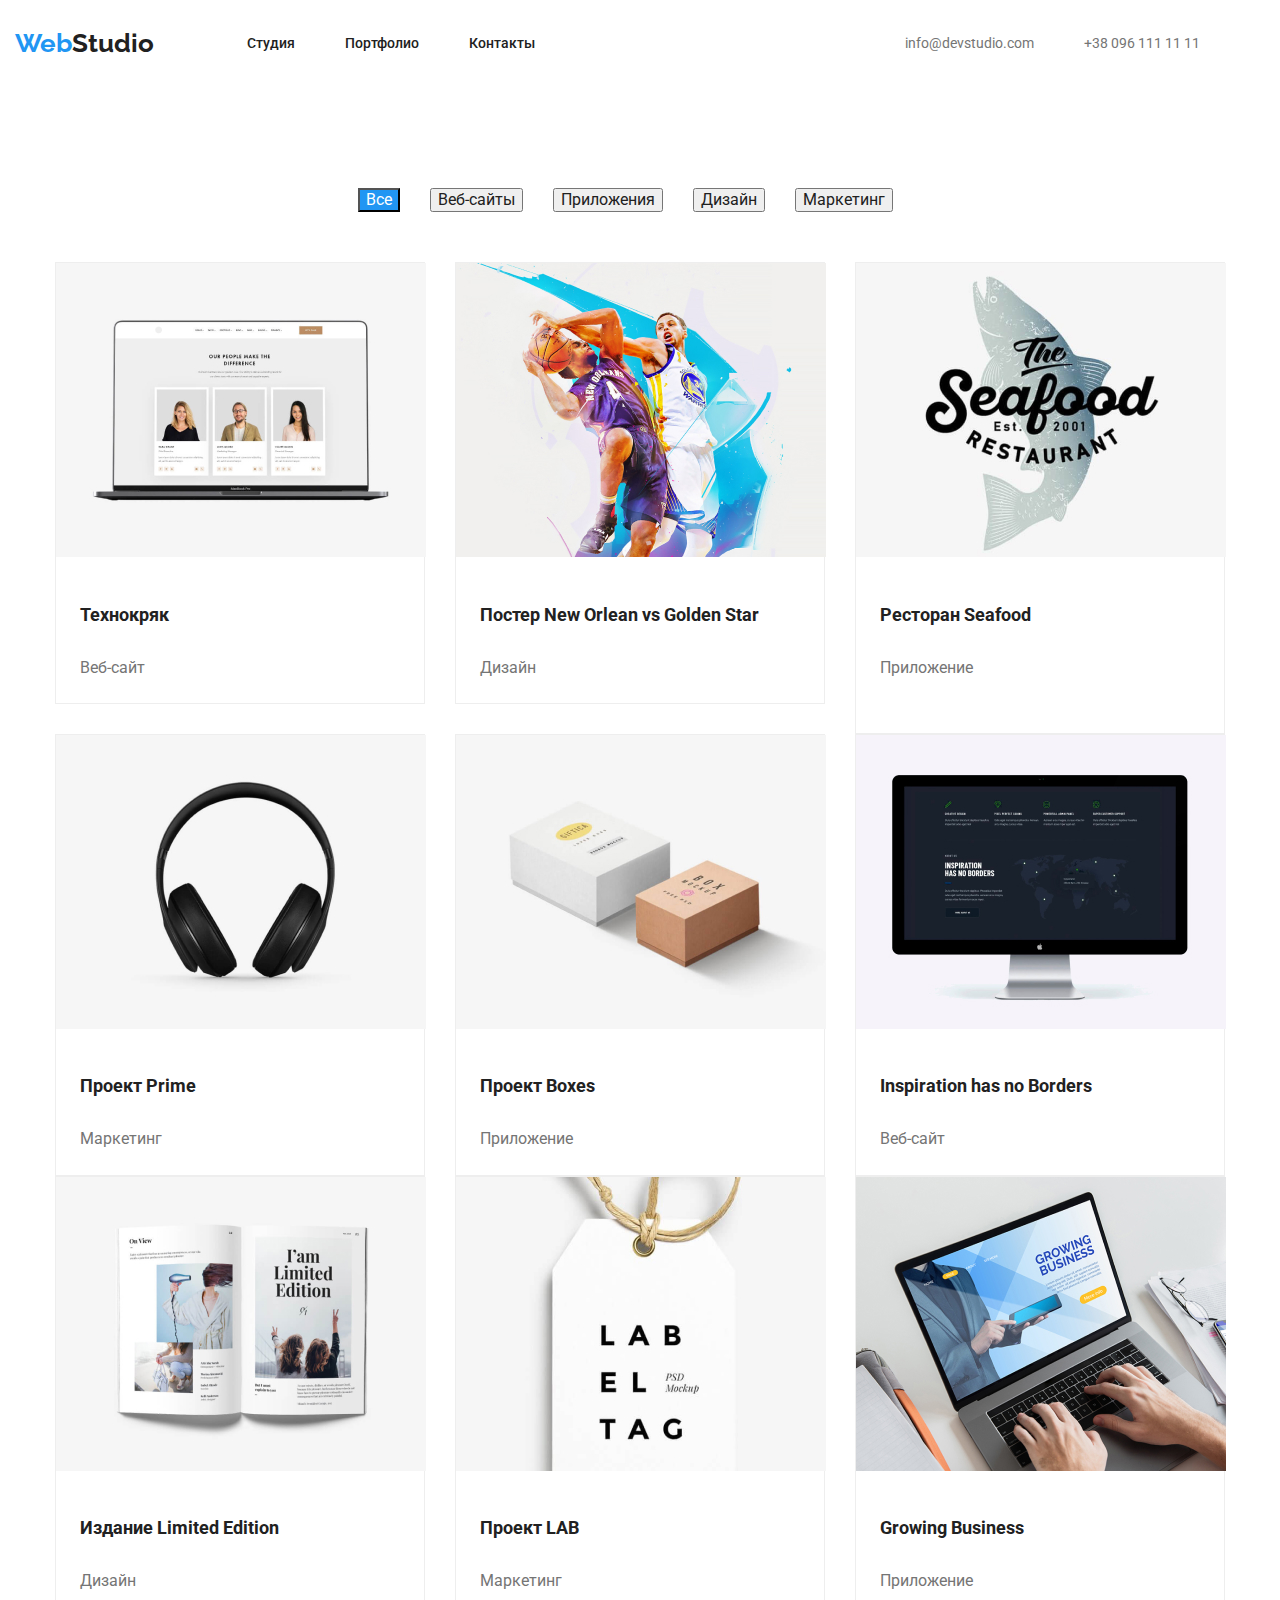
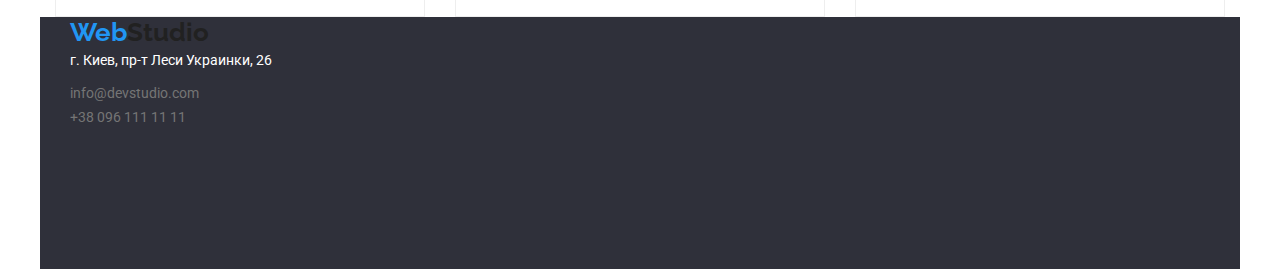
==== portfolio.html @ a7a39d5e "bakground color" ====
<!DOCTYPE html>
<html lang="ru">
<head>
    <meta charset="UTF-8">
    <meta name="viewport" content="width=device-width, initial-scale=1.0">
    <title>Document</title>
    <link rel="stylesheet" href="https://cdnjs.cloudflare.com/ajax/libs/modern-normalize/1.0.0/modern-normalize.min.css"/>
    <link rel="preconnect" href="https://fonts.gstatic.com">
    <link href="https://fonts.googleapis.com/css2?family=Raleway:wght@700&family=Roboto:wght@400;500;700;900&display=swap" rel="stylesheet">
    <link href="./css/styles.css" rel="stylesheet">
</head>
<body>
    <!-- Шапка сайта -->
     <header class="header">
        <div class="header-container">
        <nav class="site-nav">
            <a href="" class="logo"><span class="blue-logo">Web</span>Studio</a>
            <ul class="site-nav-list">
                <li><a class="link" href="index.html">Студия</a></li>
                <li><a class="link" href="portfolio.html">Портфолио</a></li>
                <li><a class="link" href="#contacts">Контакты</a></li>
            </ul>
        </nav>
        <ul class="contact-list">
            <li><a class="contact-item" href="mailto:info@devstudio.com">info@devstudio.com</a></li>
            <li><a class="contact-item" href="tel:+380961111111">+38 096 111 11 11</a></li>         
        </ul>
        </div>
    </header>
    <!-- <h1>Portfolio</h1> -->

    <main>
    <!-- Услуги -->
    <div class="container">
        <ul class="buttons-list">
            <li class="item-button"><button class="primary-button" type="button">Все</button></li>
            <li class="item-button"><button class="secondary-button" type="button">Веб-сайты</button></li>
            <li class="item-button"><button class="secondary-button" type="button">Приложения</button></li>
            <li class="item-button"><button class="secondary-button" type="button">Дизайн</button></li>
            <li class="item-button"><button class="secondary-button" type="button">Маркетинг</button></li>
        </ul>        
    </div>

    <!-- Проекты-->
    <section class="projects">
        <div class="container">
            <ul class="elements-list">
                <li class="element">
                    <a class="project-link" href="">
                    <img src="./img.portfolio/img1.jpg" alt="" width="370"/>
                    <h2 class="project-title">Технокряк</h2>
                    <p class="project-text">Веб-сайт</p>
                    </a>
                </li>
                <li class="element"> 
                    <a class="project-link" href="">
                    <img src="./img.portfolio/img2.jpg" alt="" width="370"/>
                    <h2 class="project-title">Постер New Orlean vs Golden Star</h2>
                    <p class="project-text">Дизайн</p>
                    </a>
                </li>
                <li class="element">
                    <a class="project-link" href="">
                    <img src="./img.portfolio/img3.jpg" alt="" width="370"/>
                    <h2 class="project-title">Ресторан Seafood</h2>
                    <p class="project-text">Приложение</p>
                    </a>
                </li>
                <li class="element">
                    <a class="project-link" href="">
                    <img src="./img.portfolio/img4.jpg" alt="" width="370"/>
                    <h2 class="project-title">Проект Prime</h2>
                    <p class="project-text">Маркетинг</p>
                    </a>
                </li>
                <li class="element">
                    <a class="project-link" href="">
                    <img src="./img.portfolio/img5.jpg" alt="" width="370"/>
                    <h2 class="project-title">Проект Boxes</h2>
                    <p class="project-text">Приложение</p>
                    </a>
                </li>
                <li class="element">
                    <a class="project-link" href="">
                    <img src="./img.portfolio/img6.jpg" alt="" width="370"/>
                    <h2 class="project-title">Inspiration has no Borders</h2>
                    <p class="project-text">Веб-сайт</p>
                    </a>
                </li>
                <li class="element">
                    <a class="project-link" href="">
                    <img src="./img.portfolio/img7.jpg" alt="" width="370"/>
                    <h2 class="project-title">Издание Limited Edition</h2>
                    <p class="project-text">Дизайн</p>
                    </a>
                </li>
                <li class="element">
                    <a class="project-link" href="">
                    <img src="./img.portfolio/img8.jpg" alt="" width="370"/>
                    <h2 class="project-title">Проект LAB</h2>
                    <p class="project-text">Маркетинг</p>
                    </a>
                </li>
                <li class="element">
                    <a class="project-link" href="">
                    <img src="./img.portfolio/img9.jpg" alt="" width="370"/>
                    <h2 class="project-title">Growing Business</h2>
                    <p class="project-text">Приложение</p>
                    </a>
                </li>
            </ul> 
        </div> 
    </section>
    
    </main>
    <!-- Футер -->
    <footer class="footer">
        <div class="container">       
                <div class="footer-logo">
                    <a href="" class="logo"><span class="blue-logo">Web</span>Studio</a>
                </div>
            <!-- Адресс --> 
            <div id="contacts">
                <address>
                    <div class="address-list">
                        <ul class="contact-list">
                            <div class="contacts-list">
                            <li class="address">г. Киев, пр-т Леси Украинки, 26</li>
                            <li><a class="item-contact" href="mailto:info@devstudio.com">info@devstudio.com</a></li>
                            <li><a class="item-contact" href="tel:+380961111111">+38 096 111 11 11</a></li>         
                            </div>
                        </ul>
                    </div>
            </address> 
            </div> 
        </div>  
    </footer>
    
</body>
</html>
---- css/styles.css ----
:root {
    --primary-text-color: #212121;
    --secondary-text-color:#757575;
    --accent-color: #2196F3;
    --primary-white-color:#FFFFFF;
}
  
body {
    /*margin: 0;
    padding: 0;*/
    background-color: var(--primary-white-color);
    font-family: roboto, sans-serif;
}

ul {
    list-style-type: none;
    margin: 0;
    padding: 0;
}

/* Шапка сайта */
.header {
    width: 1200px;
    min-height: 80px;
    margin-bottom: 0;
    border-bottom: 1 px solid rgba(236, 236, 236, 1);
    /*background-color: teal;*/
}

.container {
    width: 1200px;
    padding-left: 15px;
    padding-right: 15px;
    margin: auto;
    /*background-color: tomato;*/
}

.header-container {
    display: flex;
    width: 1200px;
    padding-left: 15px:
    padding-right: 15px;
    /*margin-left: auto;
    margin-right: auto;*/
    align-items: center;
}

.site-nav
/*.site-nav-list 
.site-nav >.logo
.site-nav-list .link*/  {
    display: flex;
}

.site-nav-list {
    display: flex;
}

.site-nav-list .link {
    display: flex;
    /*background-color: tomato;*/
    margin-right: 50px;
    padding-top: 32px;
    padding-bottom: 32px;
}

.site-nav-list > .link:last-child {
    margin-right: 0;
}

.contact-list {
    display: flex;
    margin-left: auto;
}

.contact-item {
    display: flex;
    /*background-color: tomato;*/
    padding-top: 32px;
    padding-bottom: 32px;
    margin-left: 50px;
}

.contact-list .contact-item + .contact-item {
    margin-left: 50px;
}

.site-nav >.logo {
    display: flex;
}

.logo {
    margin-top: 24px;
    margin-bottom: 25px;
    margin-right: 93px;
    margin-left: 15px;
    
    /*background-color: tomato;*/
    color: var(--primary-text-color);
    font-family: raleway, sans serif;
    font-style: normal;
    font-weight: bold;
    font-size: 26px;
    line-height: 1.2;
    text-decoration: none;
}

.blue-logo {
    color: var(--accent-color);
}

.logo:hover, 
.logo:focus {
    color: var(--accent-color);
}

/*  HERO  */

.hero {
    background-color: #c3c3c3;
    text-align: center;
}

.hero-title {
    padding-top: 200px;
    padding-bottom: 30px;
    padding-left: 252px;
    padding-right: 252px;
    
    font-weight: 900;
    font-size: 44px;
    line-height: 1.36;
    text-transform: uppercase;
    color: var(--primary-white-color);
}

.link-registration {
    display: inline-block;
    min-width: 200px;
    padding: 10 32px;
    margin-bottom: 200px;
    margin-left: 500px;
    margin-right: 500px;
    border-radius: 4px;
    background-color: #2196F3;

    font-weight: bold;
    font-size: 16px;
    line-height: 1.88;
    text-align: center;
    color: var(--primary-white-color);
    text-decoration: none;
}

/* ОСОБЕННОСТИ */

.feature-list {
    display: flex;
    /*flex-wrap: wrap;*/ 
    /*background-color: tomato;*/
}

.feature-list > .item {
    width: 270px;
    margin-right: 30px;
}

.feature-list .item:last-child {
    margin-right: 0;
}

.item-title {
    width: 270px;
    padding-bottom: 10px;
    font-weight: bold;
    font-size: 14px;
    line-height: 1.66;
    color: var(--primary-text-color);
}

.item-title:last-child {
    margin-right: 0;
}

.text {
    width: 270px;
    padding-bottom: 94px;
    padding-right: 30px;
    font-size: 14px;
    line-height: 1.71;
    color:; var(--secondary-text-color);
}
.text:last-child {
    margin-right: 0;
}

/* -- Чем мы занимаемся -- */

.section-title {
    padding-top: 94px;
    padding-bottom: 50;
    font-weight: bold;
    font-size: 36px;
    line-height: 1.66;
    text-align: center;
    color: var(--primary-text-color);
}

.works {
    display:flex;
    justify-content: center;
    margin-right: 30px;
    margin-left:auto
   /* background-color: tomato;*/
}

.img {
    display: block;
}

/* Наша команда */

.team-section {
    background-color: #F5F4FA;
}

.team-list{
    display: flex;
    margin-right: 30px;
    /*background-color: tomato;*/
}

.item {
    margin-right: 30px;
    justify-content: center;
}

.item:last-child {
    margin-right: 0;
}
.team-list > .item {
    background: #FFFFFF;
    box-shadow: 0px 1px 3px rgba(0, 0, 0, 0.12), 0px 1px 1px rgba(0, 0, 0, 0.14), 0px 2px 1px rgba(0, 0, 0, 0.2);
    border-radius: 0px 0px 4px 4px;
}
.item-name {
    /*margin-top: 30px;
    margin-bottom: 10px;
    /*justify-content: center;*/
    font-weight: 500;
    font-size: 16px;
    line-height: 1.9;
    color: var(--primary-text-color);
    text-align: center;
}
.job-position {
    text-align: center;
}

.job-position,
.project-text {
    font-size: 16px;
    line-height: 1.9;
    color:var(--secondary-text-color);
    text-decoration: none;
}
/* ПОРТФОЛИО */

/*portfolio-container {
    width: 1200px;
    padding-left: 15px:
    padding-right: 15px;
    margin-left: auto;
    margin-right: auto;
    /*background-color: tomato;*/


.elements-list {
    display: flex;
    flex-wrap: wrap;
}

.element {
    width: 370px;
    margin-right: 30px;
    margin-bottom: 30px;
    /*flex-basis: calc((100%-60px) / 3);
    margin-right: 30px;*/
    border: 1px solid #EEEEEE;
}

.element:nth-child(3n) {
    margin-right: 0;
}

.element:nth-child(n+3) {
    margin-bottom: 0;
}

.project-title {
    padding-top: 20px;
    padding-bottom: 4px;
    padding-left: 24px;
    padding-right: 24px;
    font-weight: bold;
    font-size: 18px;
    line-height: 2;
    color: var(--primary-text-color);
    text-decoration: none;
}

.project-text {
    padding-bottom: 4px;
    padding-left: 24px;
    padding-right: 24px;
}

.project-link {
    text-decoration: none;
}

.buttons-list {
    display: flex;
    /*background-color: teal;*/
    justify-content: center;
}

.item-button {
    margin-top: 100px;
    margin-bottom: 50px;
    margin-right: 30px;
    padding: 6 22px;
}

.site-nav-list .link:last-child {
    margin-right: o;
}
.primary-button {
    color: var(--primary-white-color);
    background-color: var(--accent-color);
}

.primary-button:hover,
.primary-button:focus {
    color: var(--accent-color);
    text-decoration: none;
}

.secondary-button {
    color: var(--primary-text-color);
}

.secondary-button:hover,
.secondary-button:focus {
    color: var(--accent-color);
    text-decoration: none;
}

.site-nav .link {
    font-style: normal;
    font-weight: 500;
    font-size: 14px;
    line-height: 1.14;
    color: var(--primary-text-color);
    text-decoration: none;
}

.site-nav .link:hover, 
.site-nav .link:focus {
    color: var(--accent-color);   
}

/*-- Футер --*/

.footer > .container {
    width: 1200px;
    height: 252px;
    background-color: #2f303a;
}

.footer-logo > .logo {
   margin-top: 60px;
   margin-bottom: 20px;
   margin-left: 15px;
   color: var(--primary-white-color:#FFFFFF);
}

.address {
    margin-bottom: 9px;
    margin-left: 15px;
    font-style: normal;
    font-size: 14px;
    line-height: 1.71;
    color: var(--primary-white-color);
}

.contact-item {
    font-style: normal;
    font-size: 14px;
    line-height: 1.71;
    color:var(--secondary-text-color);
    text-decoration: none;
}

.contact-item:hover, 
.contact-item:focus {
    font-style: normal;
    color: var(--accent-color); 
}

.item-contact {
    margin-top: 9px;
    margin-bottom: 9px;
    margin-left: 15px;
    font-style: normal;
    font-size: 14px;
    line-height: 1.71;
    color:var(--secondary-text-color);
    text-decoration: none;
}

.item-contact:hover, 
.item-contact:focus {
    font-style: normal;
    color: var(--accent-color); 
}
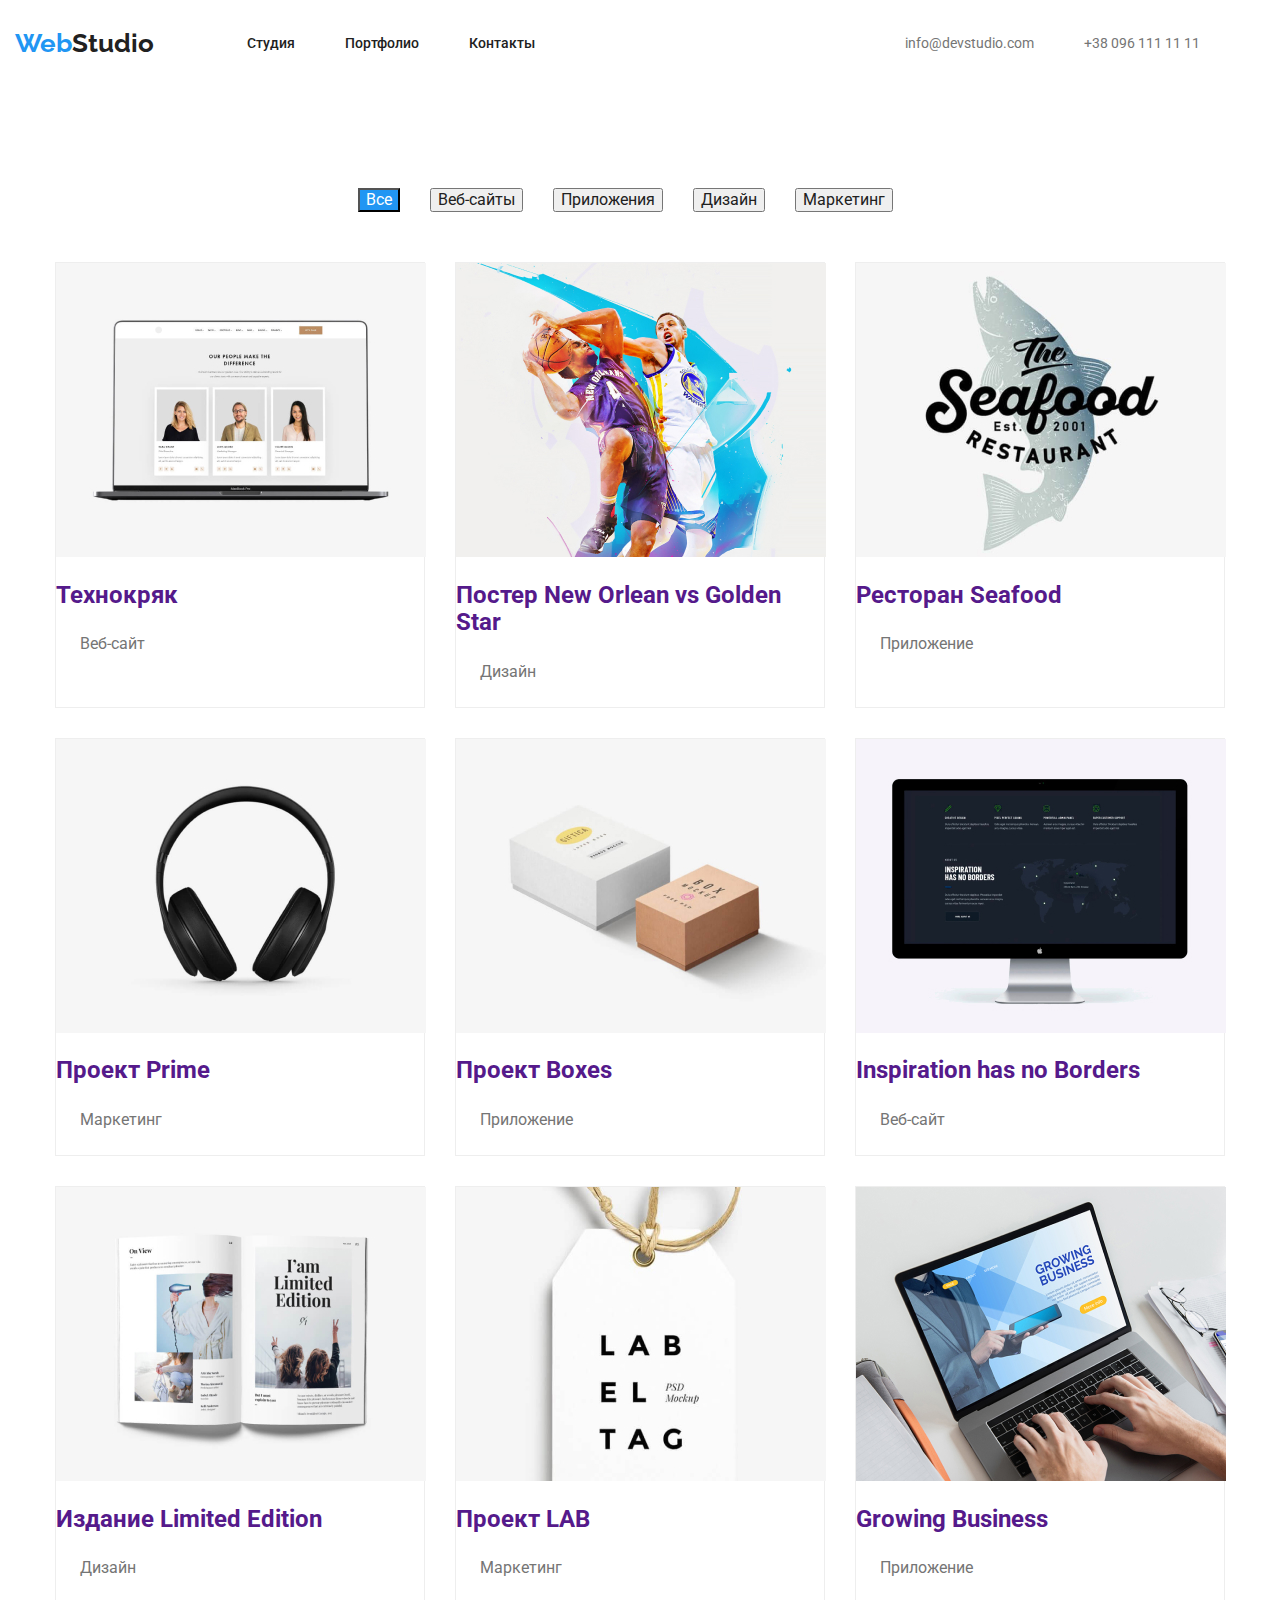
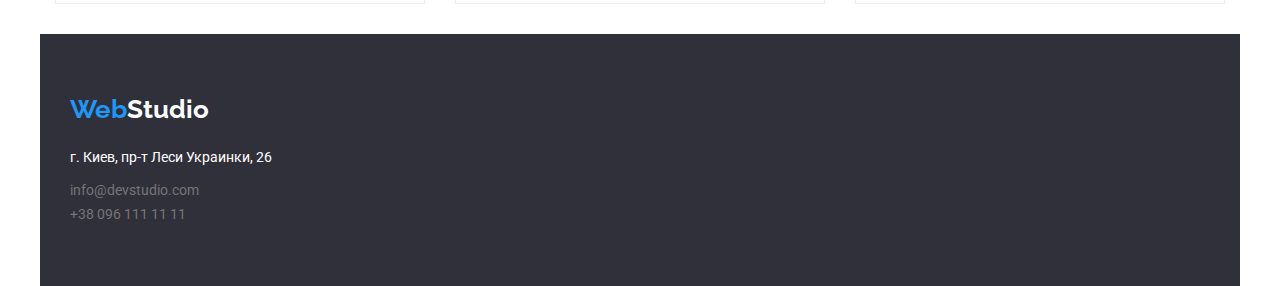
==== commit aab360ad: "logo white" ====
--- a/portfolio.html
+++ b/portfolio.html
@@ -117,7 +117,7 @@
     <footer class="footer">
         <div class="container">       
                 <div class="footer-logo">
-                    <a href="" class="logo"><span class="blue-logo">Web</span>Studio</a>
+                    <a href="" class="logo"><span class="blue-logo">Web</span><span class="logo-white">Studio</span></a>
                 </div>
             <!-- Адресс --> 
             <div id="contacts">
--- a/css/styles.css
+++ b/css/styles.css
@@ -267,15 +267,6 @@
 }
 /* ПОРТФОЛИО */
 
-/*portfolio-container {
-    width: 1200px;
-    padding-left: 15px:
-    padding-right: 15px;
-    margin-left: auto;
-    margin-right: auto;
-    /*background-color: tomato;*/
-
-
 .elements-list {
     display: flex;
     flex-wrap: wrap;
@@ -294,8 +285,8 @@
     margin-right: 0;
 }
 
-.element:nth-child(n+3) {
-    margin-bottom: 0;
+/*.element:nth-child(n+3) {
+    margin-bottom: 0;*/
 }
 
 .project-title {
@@ -379,16 +370,18 @@
     background-color: #2f303a;
 }
 
-.footer-logo > .logo {
-   margin-top: 60px;
-   margin-bottom: 20px;
-   margin-left: 15px;
-   color: var(--primary-white-color:#FFFFFF);
+.footer-logo {
+   padding-top: 60px;
+   padding-bottom: 20px; 
+}
+
+.logo-white {
+    color: var(--primary-white-color);
 }
 
 .address {
-    margin-bottom: 9px;
-    margin-left: 15px;
+    padding-bottom: 9px;
+    padding-left: 15px;
     font-style: normal;
     font-size: 14px;
     line-height: 1.71;
@@ -410,9 +403,9 @@
 }
 
 .item-contact {
-    margin-top: 9px;
-    margin-bottom: 9px;
-    margin-left: 15px;
+    padding-top: 9px;
+    padding-bottom: 9px;
+    padding-left: 15px;
     font-style: normal;
     font-size: 14px;
     line-height: 1.71;
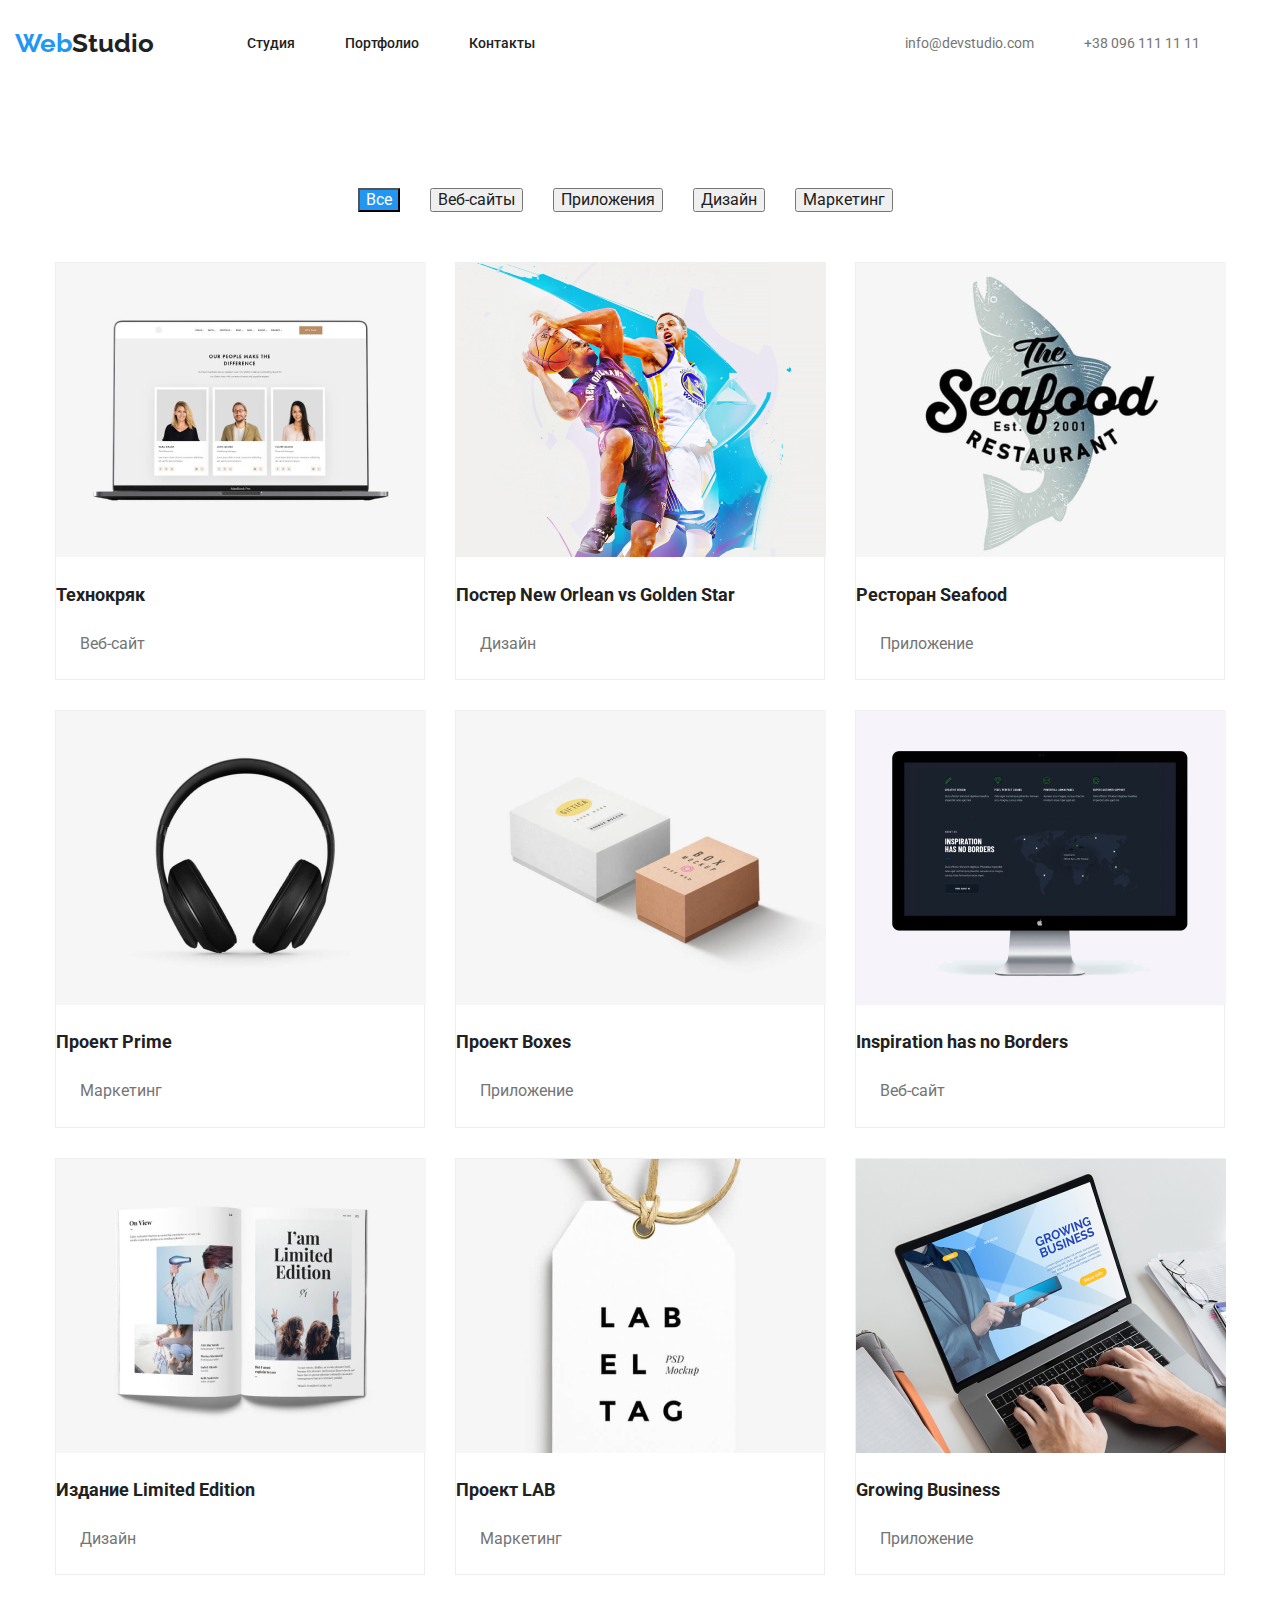
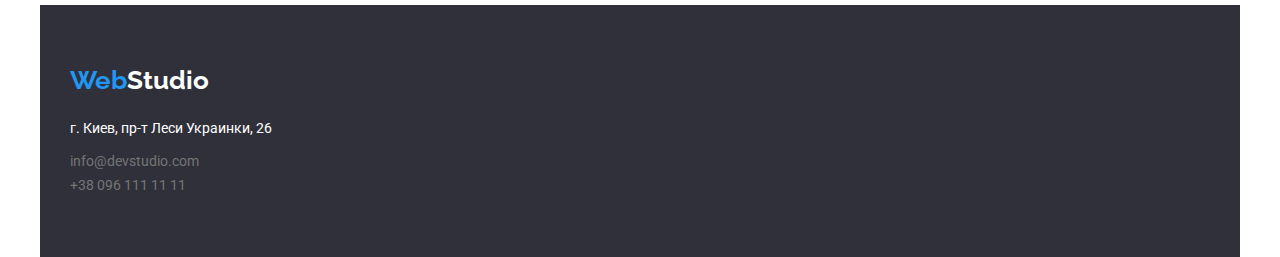
==== commit 8b6144f9: "add" ====
--- a/portfolio.html
+++ b/portfolio.html
@@ -48,8 +48,11 @@
                 <li class="element">
                     <a class="project-link" href="">
                     <img src="./img.portfolio/img1.jpg" alt="" width="370"/>
-                    <h2 class="project-title">Технокряк</h2>
+                    <div class="project-description">
+                        <h2 class="project-title">Технокряк</h2>
+                    </div> 
                     <p class="project-text">Веб-сайт</p>
+                    
                     </a>
                 </li>
                 <li class="element"> 
--- a/css/styles.css
+++ b/css/styles.css
@@ -289,11 +289,15 @@
     margin-bottom: 0;*/
 }
 
-.project-title {
+.project-description {
+    
     padding-top: 20px;
     padding-bottom: 4px;
     padding-left: 24px;
     padding-right: 24px;
+}
+
+.project-title {
     font-weight: bold;
     font-size: 18px;
     line-height: 2;
@@ -302,6 +306,7 @@
 }
 
 .project-text {
+    width: 370px;
     padding-bottom: 4px;
     padding-left: 24px;
     padding-right: 24px;
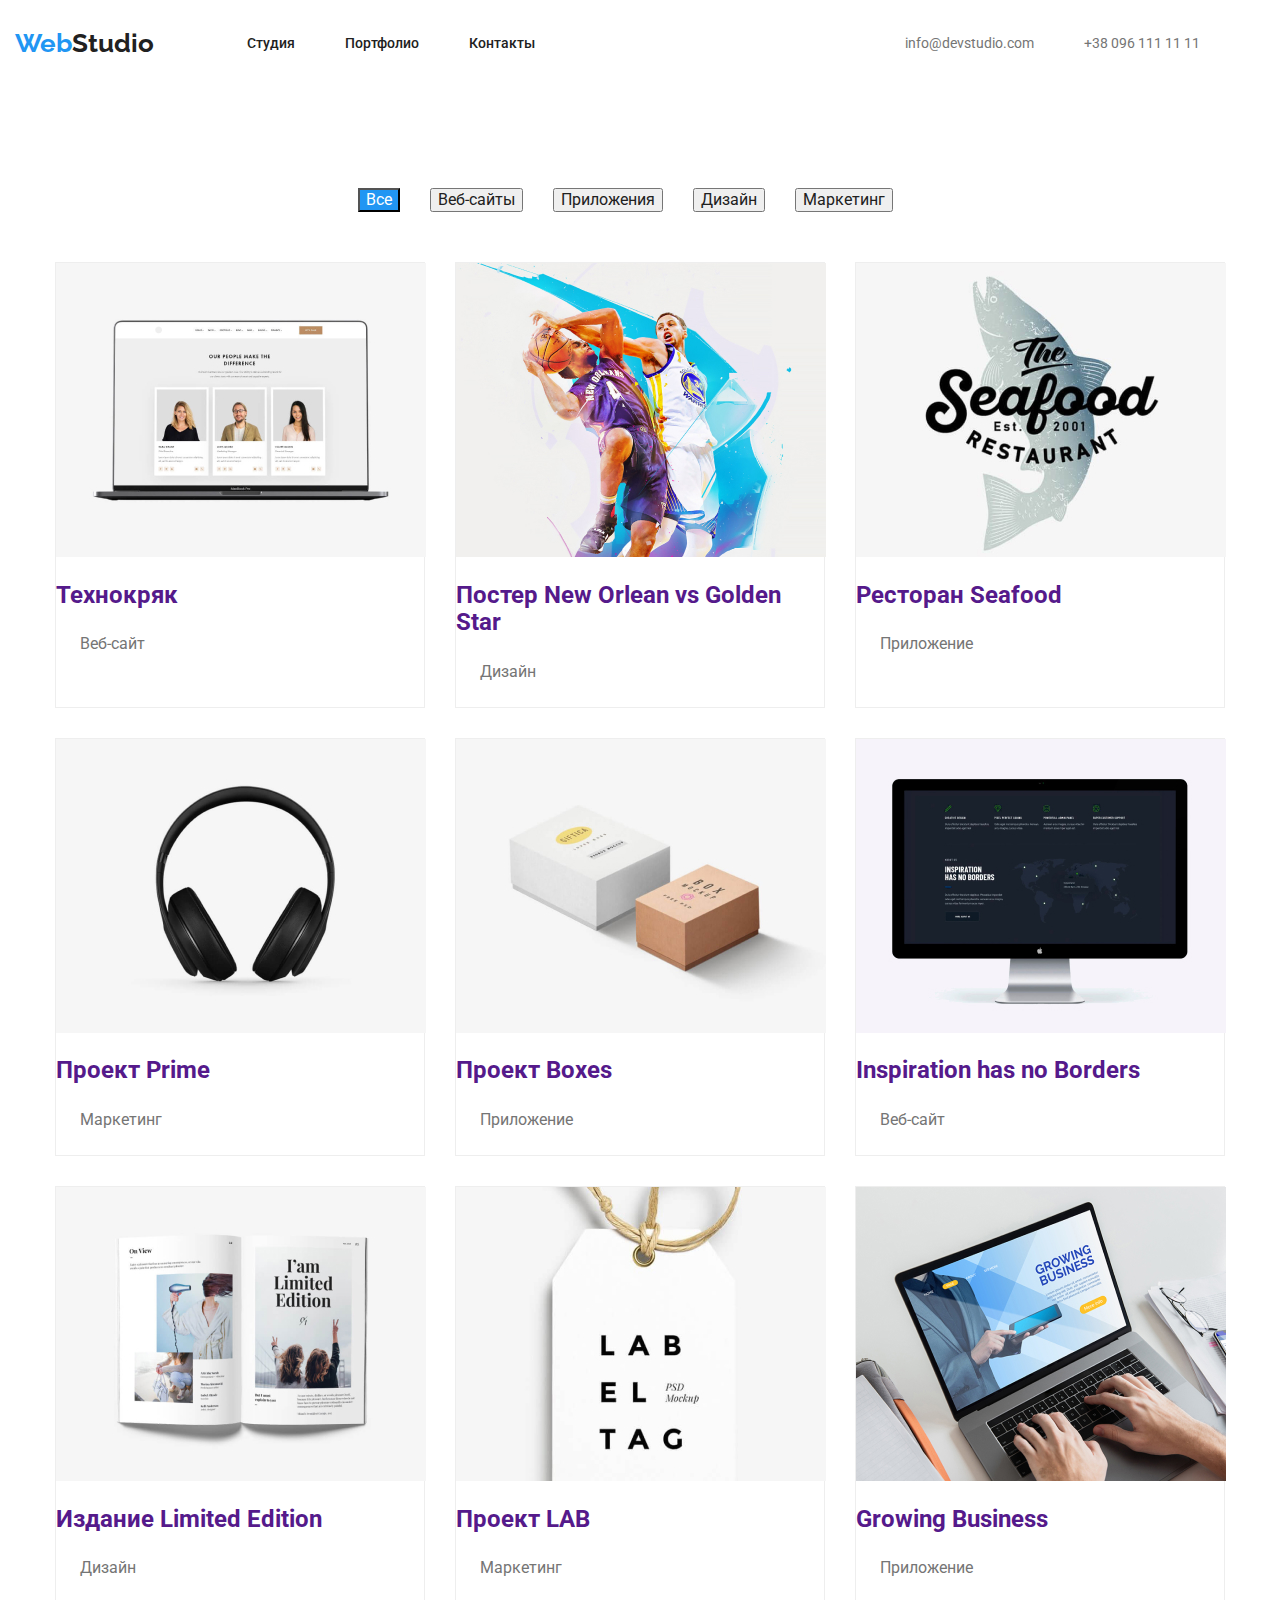
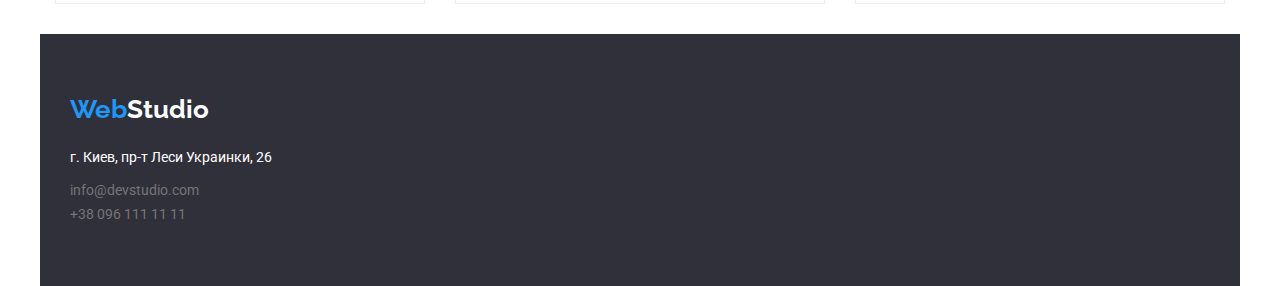
==== commit 7341f3a4: "add" ====
--- a/portfolio.html
+++ b/portfolio.html
@@ -48,11 +48,8 @@
                 <li class="element">
                     <a class="project-link" href="">
                     <img src="./img.portfolio/img1.jpg" alt="" width="370"/>
-                    <div class="project-description">
-                        <h2 class="project-title">Технокряк</h2>
-                    </div> 
+                    <h2 class="project-title">Технокряк</h2>
                     <p class="project-text">Веб-сайт</p>
-                    
                     </a>
                 </li>
                 <li class="element"> 
--- a/css/styles.css
+++ b/css/styles.css
@@ -289,15 +289,11 @@
     margin-bottom: 0;*/
 }
 
-.project-description {
-    
-    padding-top: 20px;
-    padding-bottom: 4px;
-    padding-left: 24px;
-    padding-right: 24px;
-}
-
 .project-title {
+    margin-top: 20px;
+    margin-bottom: 4px;
+    margin-left: 24px;
+    margin-right: 24px;
     font-weight: bold;
     font-size: 18px;
     line-height: 2;
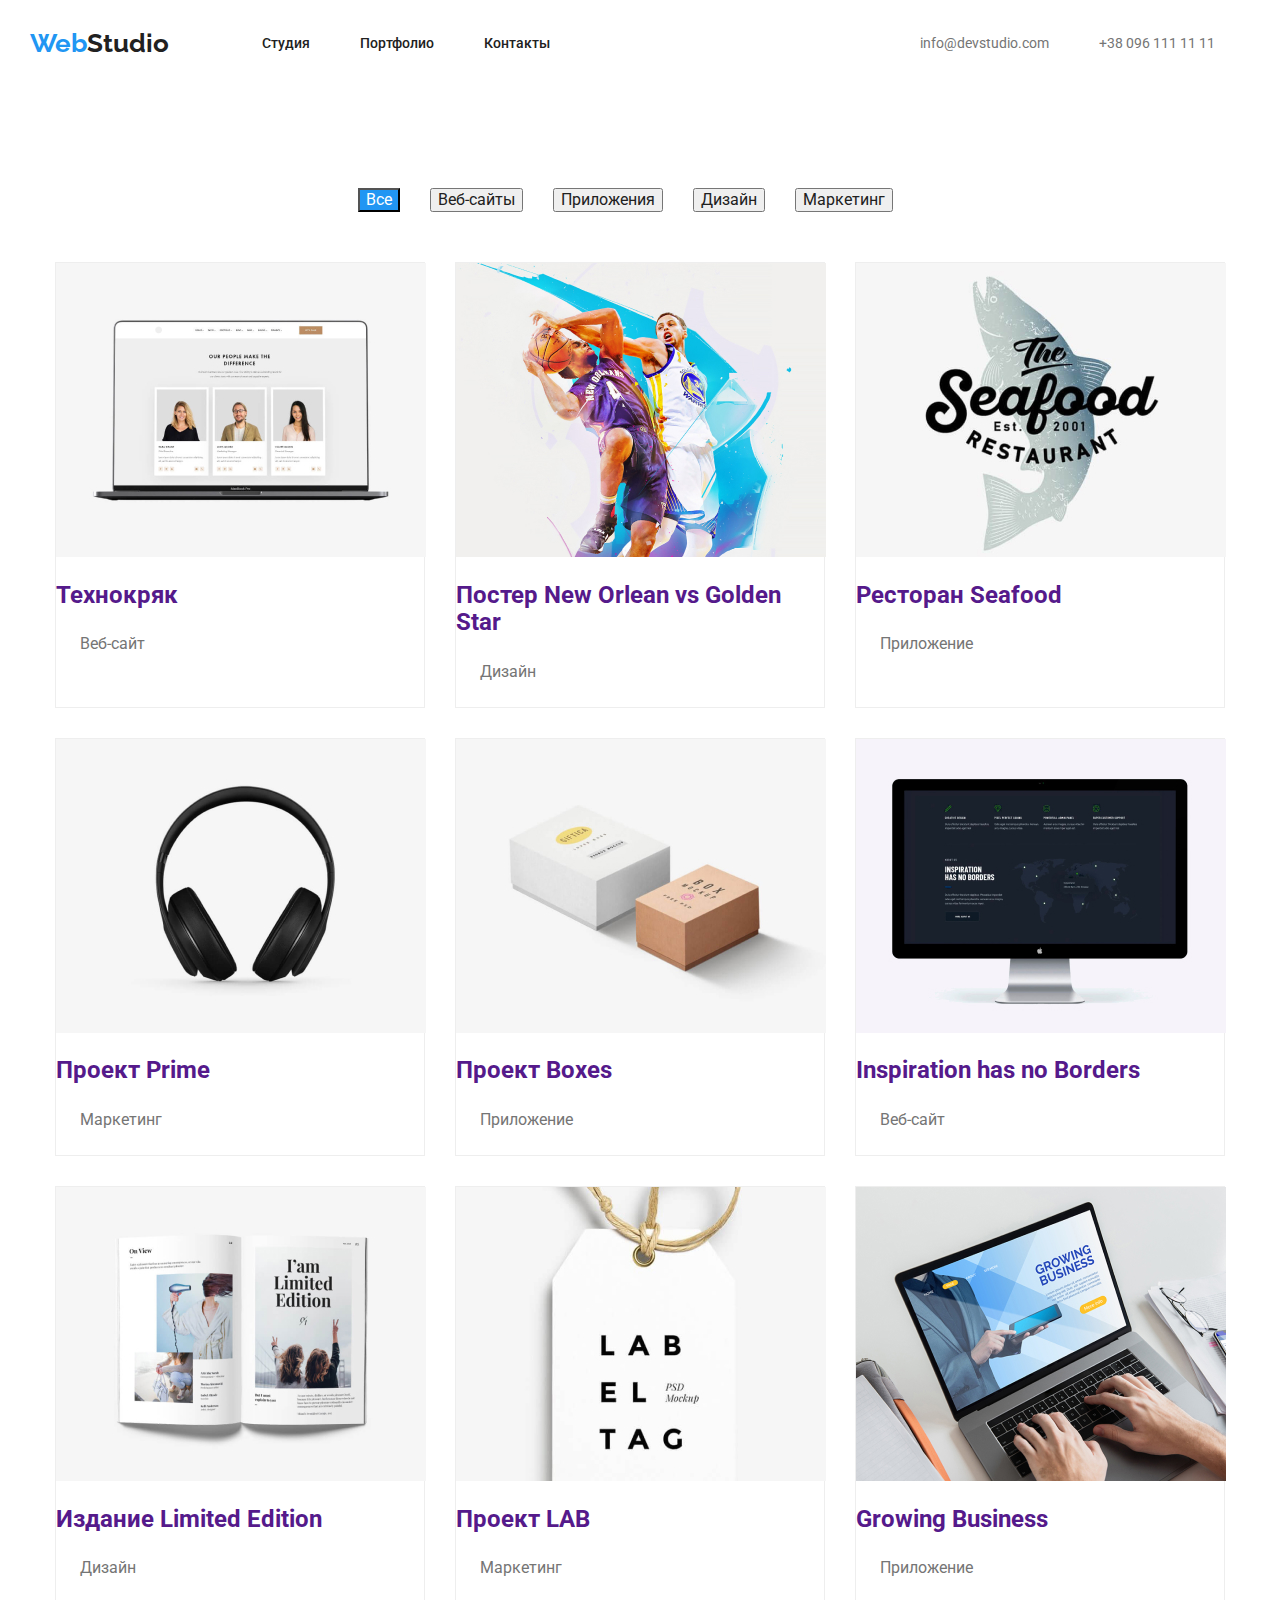
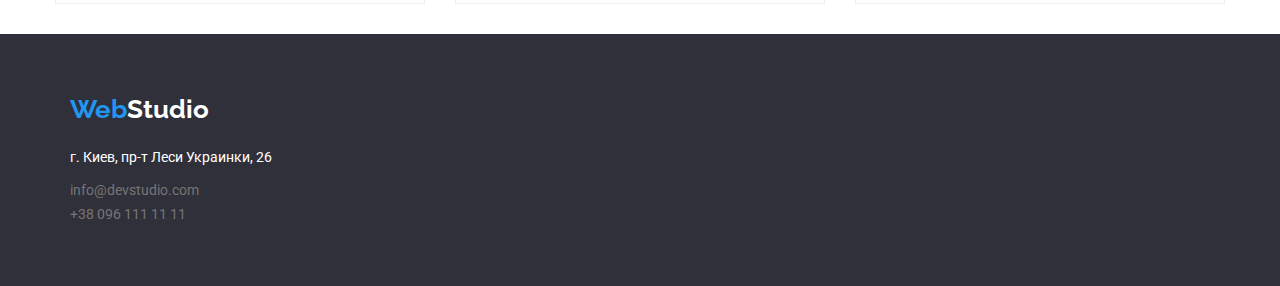
==== commit 2bdb71b2: "css correcting" ====
--- a/portfolio.html
+++ b/portfolio.html
@@ -11,22 +11,25 @@
 </head>
 <body>
     <!-- Шапка сайта -->
-     <header class="header">
-        <div class="header-container">
-        <nav class="site-nav">
-            <a href="" class="logo"><span class="blue-logo">Web</span>Studio</a>
-            <ul class="site-nav-list">
-                <li><a class="link" href="index.html">Студия</a></li>
-                <li><a class="link" href="portfolio.html">Портфолио</a></li>
-                <li><a class="link" href="#contacts">Контакты</a></li>
+    <header class="header">
+        <div class="container">
+            <div class="header-container">
+            <nav class="site-nav">
+                <a href="" class="logo"><span class="blue-logo">Web</span>Studio</a>
+                <ul class="site-nav-list">
+                    <li><a class="link" href="index.html">Студия</a></li>
+                    <li><a class="link" href="portfolio.html">Портфолио</a></li>
+                    <li><a class="link" href="#contacts">Контакты</a></li>
+                </ul>
+            </nav>
+            <ul class="contact-list">
+                <li><a class="contact-item" href="mailto:info@devstudio.com">info@devstudio.com</a></li>
+                <li><a class="contact-item" href="tel:+380961111111">+38 096 111 11 11</a></li>         
             </ul>
-        </nav>
-        <ul class="contact-list">
-            <li><a class="contact-item" href="mailto:info@devstudio.com">info@devstudio.com</a></li>
-            <li><a class="contact-item" href="tel:+380961111111">+38 096 111 11 11</a></li>         
-        </ul>
+            </div>
         </div>
     </header>
+    
     <!-- <h1>Portfolio</h1> -->
 
     <main>
--- a/css/styles.css
+++ b/css/styles.css
@@ -222,6 +222,7 @@
 /* Наша команда */
 
 .team-section {
+    padding-bottom: 94px;
     background-color: #F5F4FA;
 }
 
@@ -365,10 +366,13 @@
 
 /*-- Футер --*/
 
+.footer {
+    background-color: #2f303a;
+}
+
 .footer > .container {
     width: 1200px;
     height: 252px;
-    background-color: #2f303a;
 }
 
 .footer-logo {
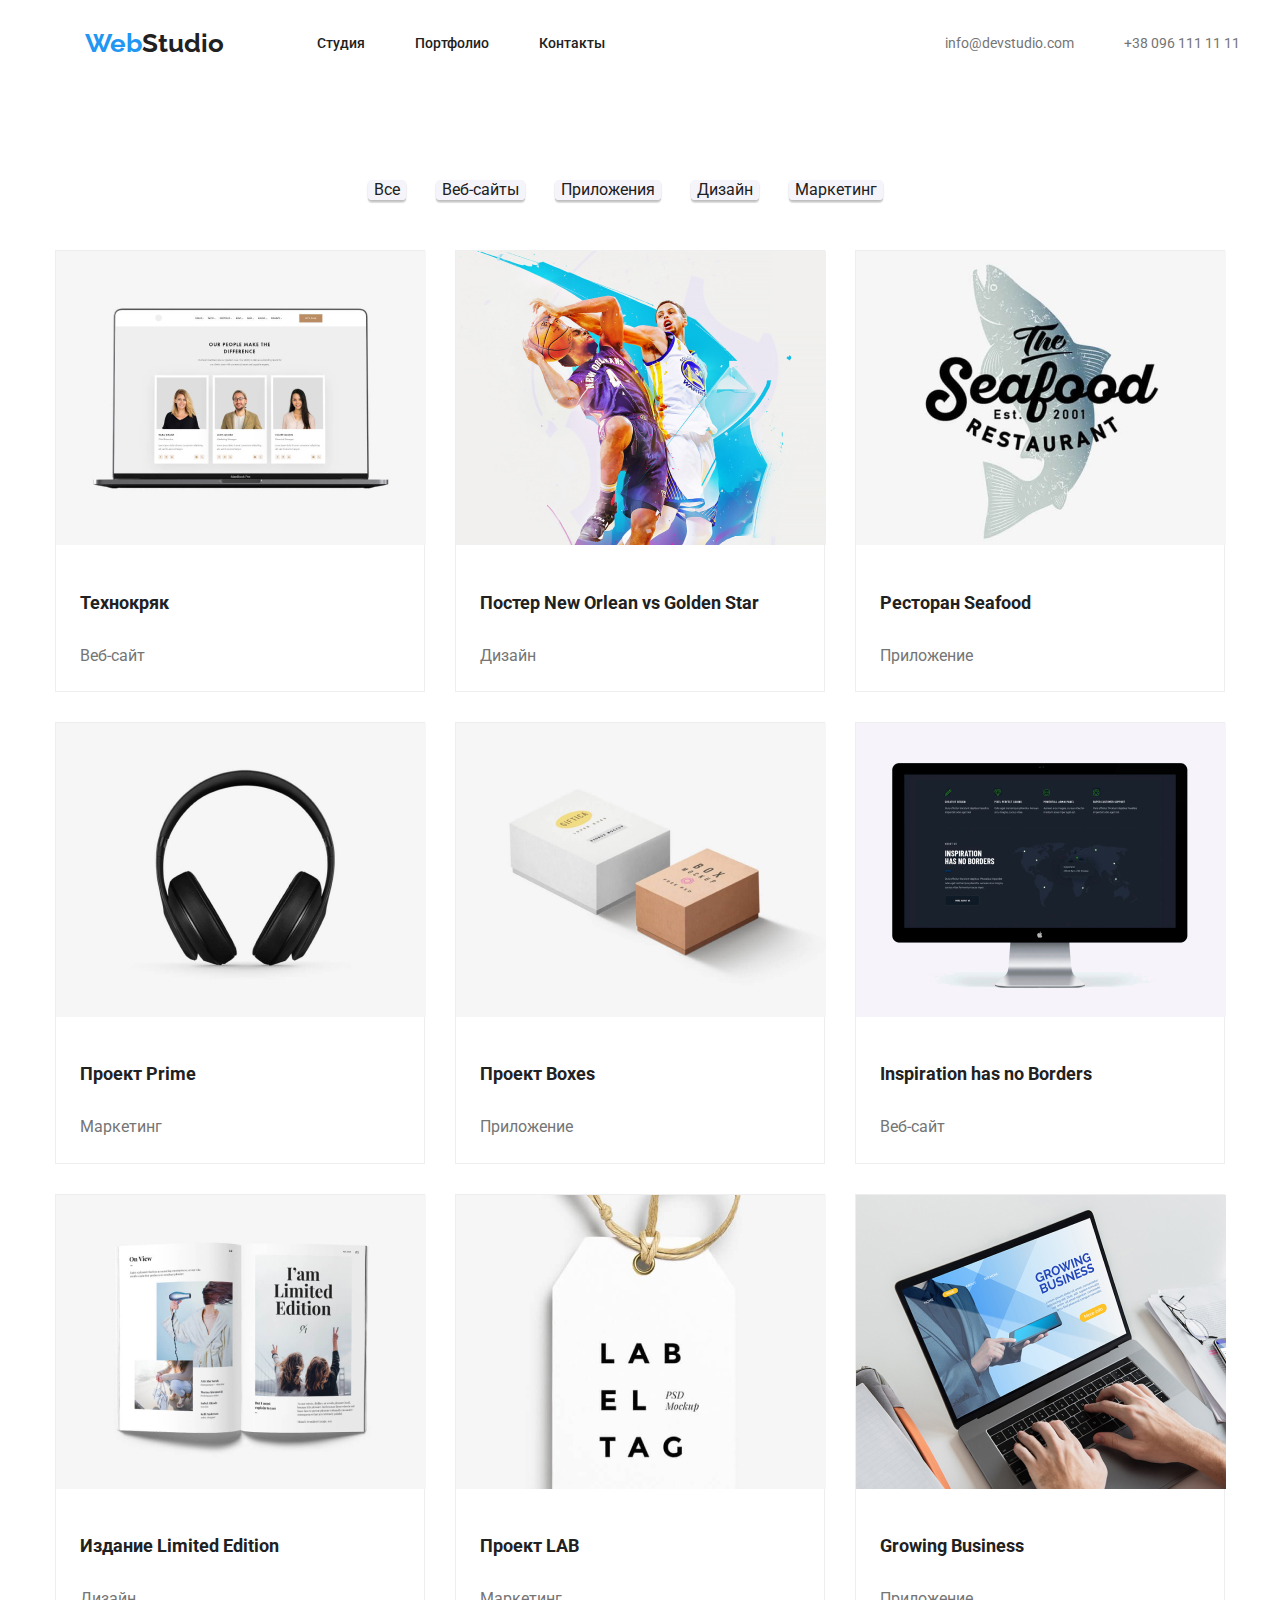
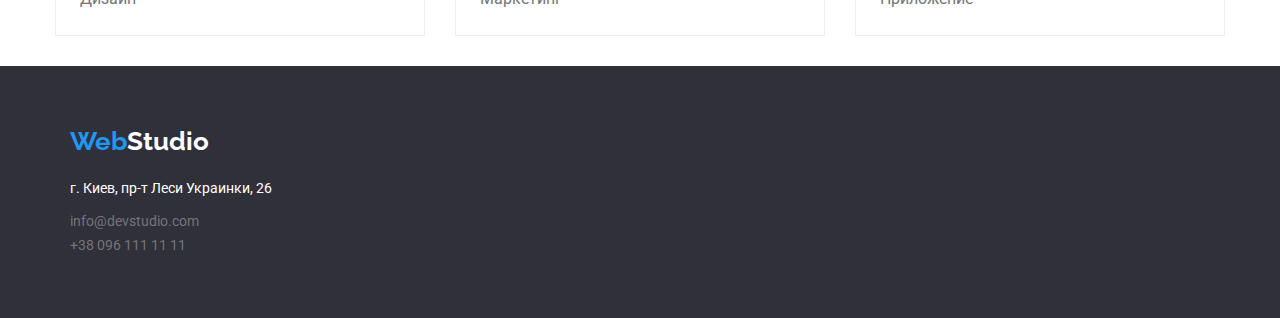
==== commit 280e5ec9: "ammend" ====
--- a/portfolio.html
+++ b/portfolio.html
@@ -36,7 +36,7 @@
     <!-- Услуги -->
     <div class="container">
         <ul class="buttons-list">
-            <li class="item-button"><button class="primary-button" type="button">Все</button></li>
+            <li class="item-button"><button class="secondary-button" type="button">Все</button></li>
             <li class="item-button"><button class="secondary-button" type="button">Веб-сайты</button></li>
             <li class="item-button"><button class="secondary-button" type="button">Приложения</button></li>
             <li class="item-button"><button class="secondary-button" type="button">Дизайн</button></li>
--- a/css/styles.css
+++ b/css/styles.css
@@ -21,8 +21,8 @@
 
 /* Шапка сайта */
 .header {
-    width: 1200px;
-    min-height: 80px;
+    width: 100%;
+    height: 80px;
     margin-bottom: 0;
     border-bottom: 1 px solid rgba(236, 236, 236, 1);
     /*background-color: teal;*/
@@ -39,10 +39,8 @@
 .header-container {
     display: flex;
     width: 1200px;
-    padding-left: 15px:
+    padding-left: 15px;
     padding-right: 15px;
-    /*margin-left: auto;
-    margin-right: auto;*/
     align-items: center;
 }
 
@@ -118,6 +116,7 @@
 /*  HERO  */
 
 .hero {
+    max-width: 1600px;
     background-color: #c3c3c3;
     text-align: center;
 }
@@ -210,8 +209,6 @@
 .works {
     display:flex;
     justify-content: center;
-    margin-right: 30px;
-    margin-left:auto
    /* background-color: tomato;*/
 }
 
@@ -228,7 +225,7 @@
 
 .team-list{
     display: flex;
-    margin-right: 30px;
+    padding-right: 30px;
     /*background-color: tomato;*/
 }
 
@@ -286,15 +283,15 @@
     margin-right: 0;
 }
 
-/*.element:nth-child(n+3) {
-    margin-bottom: 0;*/
+.project-link {
+    text-decoration: none;
 }
 
 .project-title {
-    margin-top: 20px;
-    margin-bottom: 4px;
-    margin-left: 24px;
-    margin-right: 24px;
+    padding-top: 20px;
+    padding-bottom: 4px;
+    padding-left: 24px;
+    padding-right: 24px;
     font-weight: bold;
     font-size: 18px;
     line-height: 2;
@@ -307,9 +304,6 @@
     padding-bottom: 4px;
     padding-left: 24px;
     padding-right: 24px;
-}
-
-.project-link {
     text-decoration: none;
 }
 
@@ -324,6 +318,9 @@
     margin-bottom: 50px;
     margin-right: 30px;
     padding: 6 22px;
+    box-shadow: 0px 3px 1px rgba(0, 0, 0, 0.1), 0px 1px 2px rgba(0, 0, 0, 0.08), 0px 2px 2px rgba(0, 0, 0, 0.12);
+    border-radius: 4px;
+    border: none;
 }
 
 .site-nav-list .link:last-child {
@@ -332,6 +329,10 @@
 .primary-button {
     color: var(--primary-white-color);
     background-color: var(--accent-color);
+    decoration: none;
+    padding: 6 22px;
+    border-radius: 4px;
+    border: none;
 }
 
 .primary-button:hover,
@@ -341,12 +342,17 @@
 }
 
 .secondary-button {
+    padding: 6 22px;
+    border: none;
+    background: #F5F4FA;
+    border-radius: 4px;
     color: var(--primary-text-color);
 }
 
 .secondary-button:hover,
 .secondary-button:focus {
-    color: var(--accent-color);
+    color: var(--primary-white-color);
+    background-color: var(--accent-color);
     text-decoration: none;
 }
 
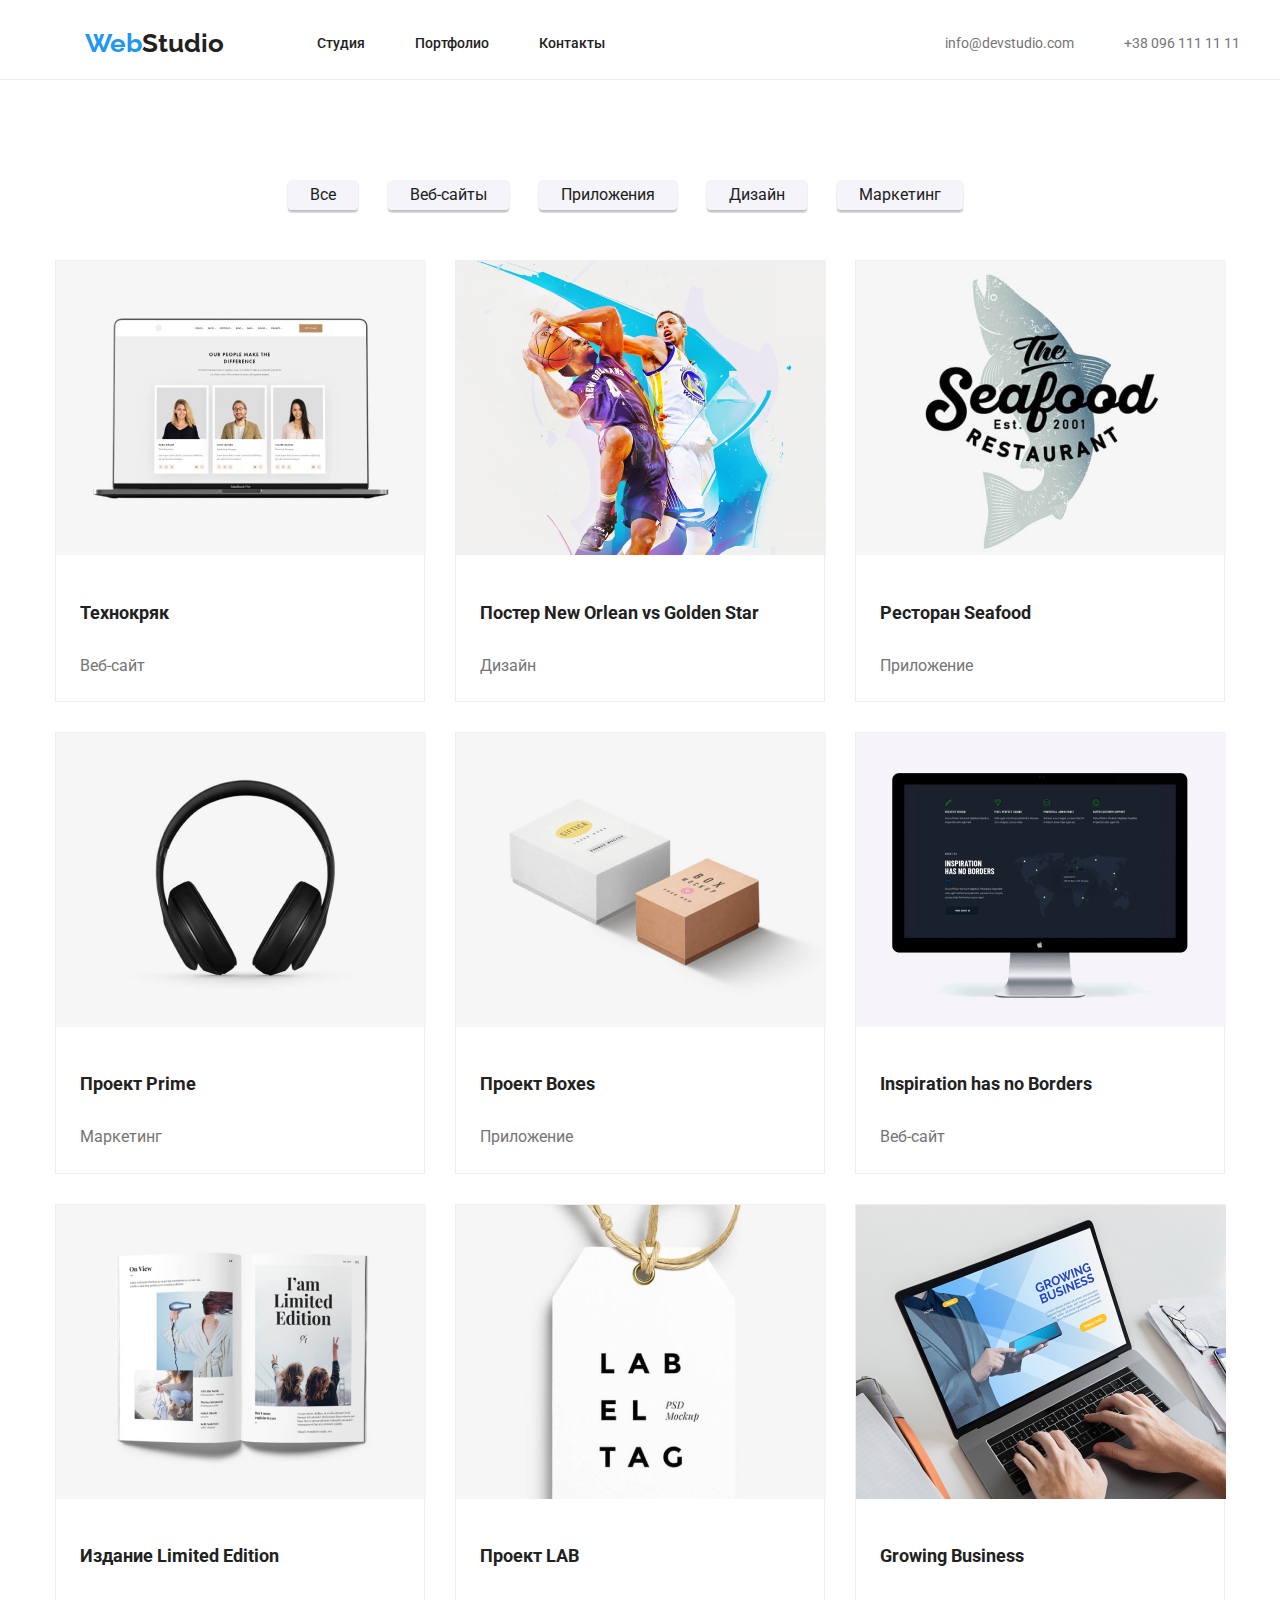
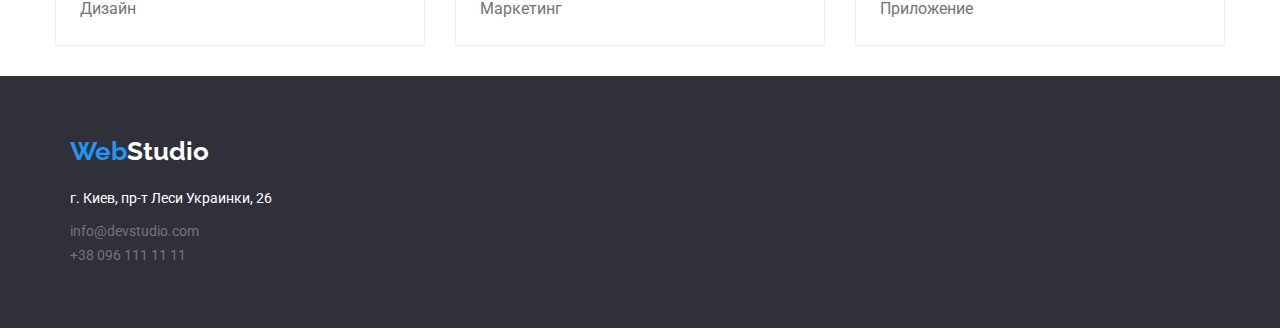
==== commit 39dc3d58: "buttons" ====
--- a/portfolio.html
+++ b/portfolio.html
@@ -36,11 +36,16 @@
     <!-- Услуги -->
     <div class="container">
         <ul class="buttons-list">
-            <li class="item-button"><button class="secondary-button" type="button">Все</button></li>
-            <li class="item-button"><button class="secondary-button" type="button">Веб-сайты</button></li>
-            <li class="item-button"><button class="secondary-button" type="button">Приложения</button></li>
-            <li class="item-button"><button class="secondary-button" type="button">Дизайн</button></li>
-            <li class="item-button"><button class="secondary-button" type="button">Маркетинг</button></li>
+            <li class="item-button">
+                <button class="secondary-button" type="button">Все</button></li>
+            <li class="item-button">
+                <button class="secondary-button" type="button">Веб-сайты</button></li>
+            <li class="item-button">
+                <button class="secondary-button" type="button">Приложения</button></li>
+            <li class="item-button">
+                <button class="secondary-button" type="button">Дизайн</button></li>
+            <li class="item-button">
+                <button class="secondary-button" type="button">Маркетинг</button></li>
         </ul>        
     </div>
 
--- a/css/styles.css
+++ b/css/styles.css
@@ -24,7 +24,7 @@
     width: 100%;
     height: 80px;
     margin-bottom: 0;
-    border-bottom: 1 px solid rgba(236, 236, 236, 1);
+    border-bottom: 1px solid rgba(236, 236, 236, 1);
     /*background-color: teal;*/
 }
 
@@ -309,7 +309,6 @@
 
 .buttons-list {
     display: flex;
-    /*background-color: teal;*/
     justify-content: center;
 }
 
@@ -317,7 +316,6 @@
     margin-top: 100px;
     margin-bottom: 50px;
     margin-right: 30px;
-    padding: 6 22px;
     box-shadow: 0px 3px 1px rgba(0, 0, 0, 0.1), 0px 1px 2px rgba(0, 0, 0, 0.08), 0px 2px 2px rgba(0, 0, 0, 0.12);
     border-radius: 4px;
     border: none;
@@ -330,7 +328,7 @@
     color: var(--primary-white-color);
     background-color: var(--accent-color);
     decoration: none;
-    padding: 6 22px;
+    padding: 6px 22px;
     border-radius: 4px;
     border: none;
 }
@@ -339,12 +337,13 @@
 .primary-button:focus {
     color: var(--accent-color);
     text-decoration: none;
+    outline: none;
 }
 
 .secondary-button {
-    padding: 6 22px;
+    padding: 6px 22px;
     border: none;
-    background: #F5F4FA;
+    background-color: #F5F4FA;
     border-radius: 4px;
     color: var(--primary-text-color);
 }
@@ -354,6 +353,7 @@
     color: var(--primary-white-color);
     background-color: var(--accent-color);
     text-decoration: none;
+    outline: none;
 }
 
 .site-nav .link {
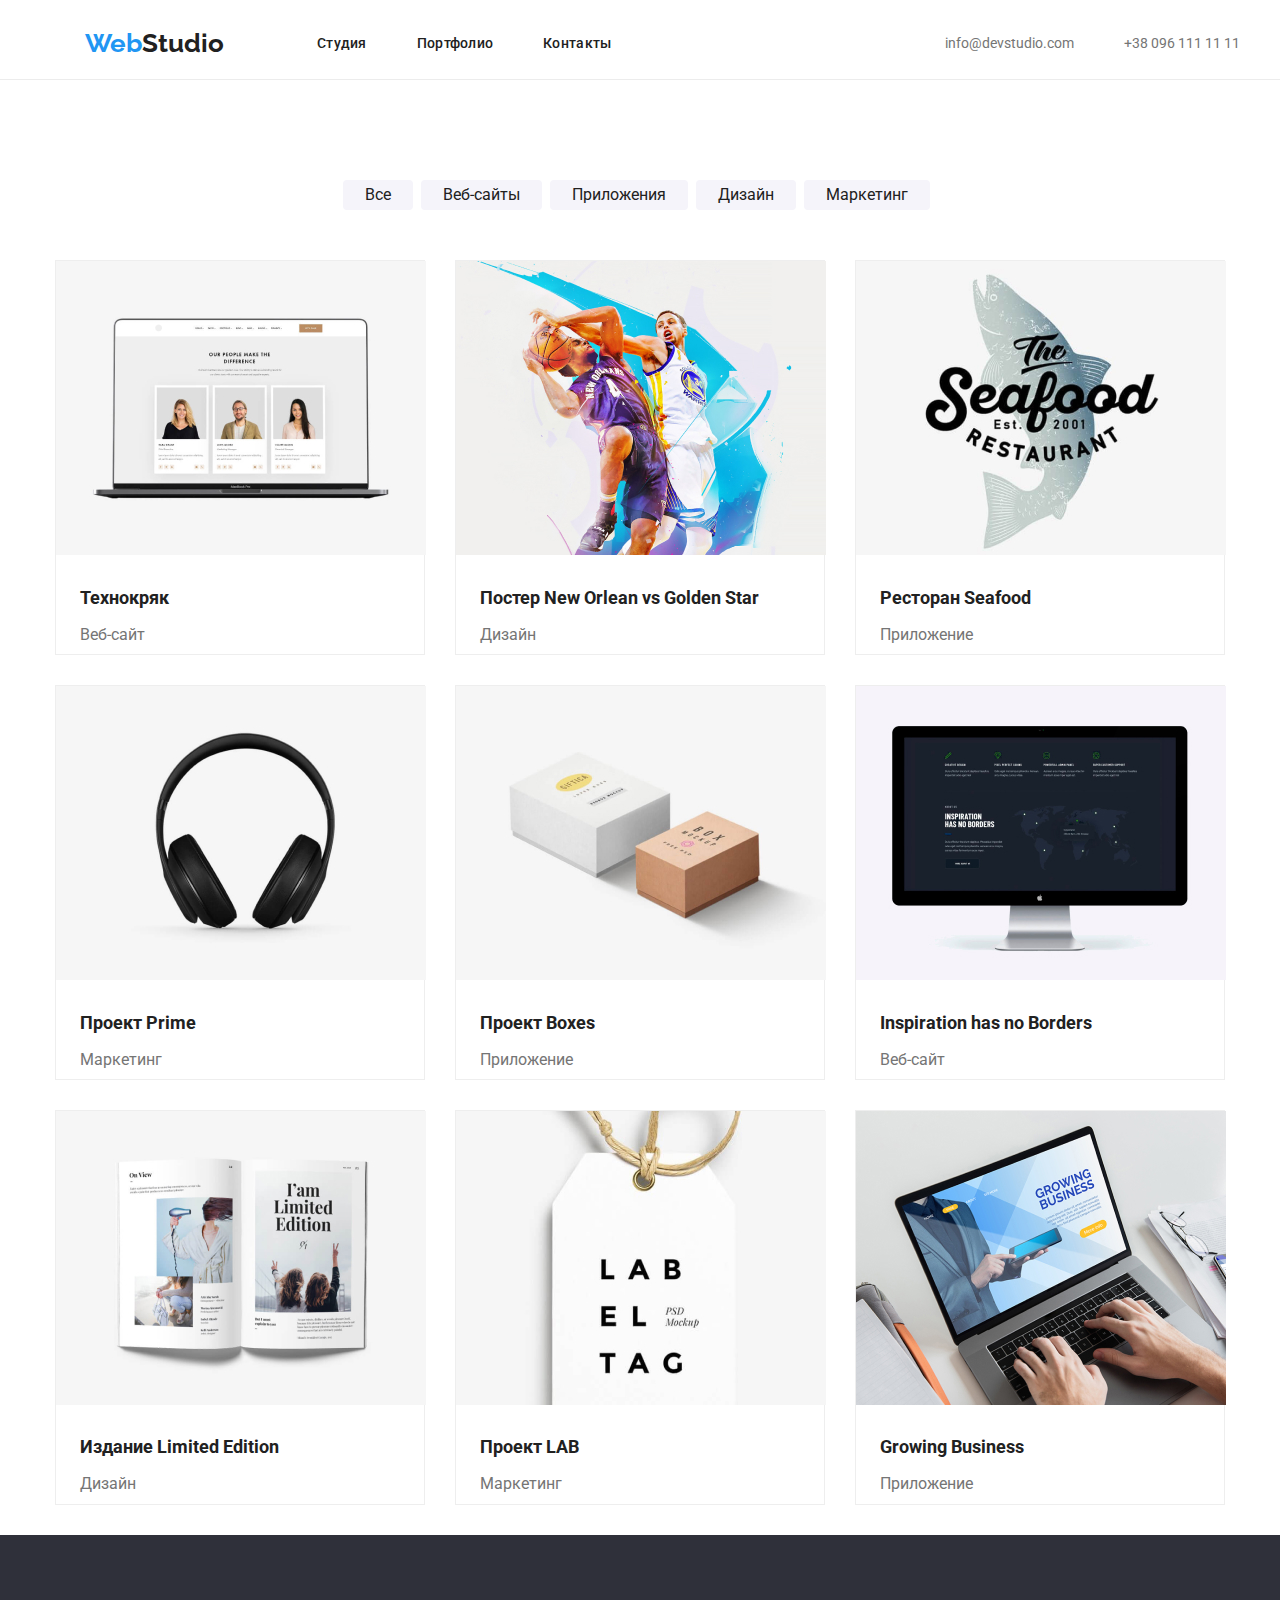
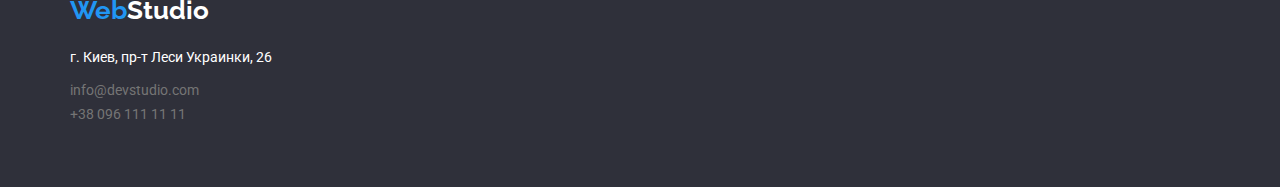
==== commit eaf67b65: "header fixing" ====
--- a/portfolio.html
+++ b/portfolio.html
@@ -17,9 +17,9 @@
             <nav class="site-nav">
                 <a href="" class="logo"><span class="blue-logo">Web</span>Studio</a>
                 <ul class="site-nav-list">
-                    <li><a class="link" href="index.html">Студия</a></li>
-                    <li><a class="link" href="portfolio.html">Портфолио</a></li>
-                    <li><a class="link" href="#contacts">Контакты</a></li>
+                    <li class="nav-link"><a class="link" href="index.html">Студия</a></li>
+                    <li class="nav-link"><a class="link" href="portfolio.html">Портфолио</a></li>
+                    <li class="nav-link"><a class="link" href="#contacts">Контакты</a></li>
                 </ul>
             </nav>
             <ul class="contact-list">
--- a/css/styles.css
+++ b/css/styles.css
@@ -17,6 +17,14 @@
     list-style-type: none;
     margin: 0;
     padding: 0;
+}
+
+h1, h2, h3 {
+    margin: 0;
+}
+
+p {
+    margin: 0;
 }
 
 /* Шапка сайта */
@@ -44,10 +52,7 @@
     align-items: center;
 }
 
-.site-nav
-/*.site-nav-list 
-.site-nav >.logo
-.site-nav-list .link*/  {
+.site-nav {
     display: flex;
 }
 
@@ -55,7 +60,17 @@
     display: flex;
 }
 
-.site-nav-list .link {
+.link {
+    font-weight: 500;
+    font-size: 14px;
+    line-height: 1.14;
+    letter-spacing: 0.02em;
+
+    color:var(--primary-text-color);
+    text-decoration: none;
+}
+
+.site-nav-list .nav-link {
     display: flex;
     /*background-color: tomato;*/
     margin-right: 50px;
@@ -115,18 +130,27 @@
 
 /*  HERO  */
 
+.hero .container {
+    display: flex;
+    flex-direction: column;
+    align-items: center;
+    justify-content: center;
+    height: 600px;
+    
+}
 .hero {
     max-width: 1600px;
+    background-image: linear-gradient(to right, var(--gradient-color), var(--gradient-color)), url(../img/bg-hero.jpg);
+    background-repeat: no-repeat;
+    background-size: cover;
+    background-position: center;
     background-color: #c3c3c3;
     text-align: center;
 }
 
 .hero-title {
-    padding-top: 200px;
-    padding-bottom: 30px;
-    padding-left: 252px;
-    padding-right: 252px;
-    
+    max-width: 600px;
+    padding-bottom:30px;
     font-weight: 900;
     font-size: 44px;
     line-height: 1.36;
@@ -135,14 +159,15 @@
 }
 
 .link-registration {
-    display: inline-block;
-    min-width: 200px;
-    padding: 10 32px;
-    margin-bottom: 200px;
-    margin-left: 500px;
-    margin-right: 500px;
+    display: inline-flex;
+    justify-content: center;
+    align-items: center;
+    width: 200px;
+    height: 50px;
+    padding: 10px 32px;
+    background-color: #2196F3;
+    box-shadow: 0px 4px 4px rgba(0, 0, 0, 0.15);
     border-radius: 4px;
-    background-color: #2196F3;
 
     font-weight: bold;
     font-size: 16px;
@@ -156,13 +181,13 @@
 
 .feature-list {
     display: flex;
-    /*flex-wrap: wrap;*/ 
-    /*background-color: tomato;*/
+    padding-top: 94px;
 }
 
 .feature-list > .item {
     width: 270px;
     margin-right: 30px;
+    padding-top:30px;
 }
 
 .feature-list .item:last-child {
@@ -188,7 +213,7 @@
     padding-right: 30px;
     font-size: 14px;
     line-height: 1.71;
-    color:; var(--secondary-text-color);
+    color: var(--secondary-text-color);
 }
 .text:last-child {
     margin-right: 0;
@@ -198,7 +223,7 @@
 
 .section-title {
     padding-top: 94px;
-    padding-bottom: 50;
+    padding-bottom: 50px;
     font-weight: bold;
     font-size: 36px;
     line-height: 1.66;
@@ -209,6 +234,7 @@
 .works {
     display:flex;
     justify-content: center;
+    padding-bottom: 94px;
    /* background-color: tomato;*/
 }
 
@@ -237,21 +263,23 @@
 .item:last-child {
     margin-right: 0;
 }
+
 .team-list > .item {
     background: #FFFFFF;
     box-shadow: 0px 1px 3px rgba(0, 0, 0, 0.12), 0px 1px 1px rgba(0, 0, 0, 0.14), 0px 2px 1px rgba(0, 0, 0, 0.2);
     border-radius: 0px 0px 4px 4px;
 }
+
 .item-name {
-    /*margin-top: 30px;
+    margin-top: 30px;
     margin-bottom: 10px;
-    /*justify-content: center;*/
     font-weight: 500;
     font-size: 16px;
     line-height: 1.9;
     color: var(--primary-text-color);
     text-align: center;
 }
+
 .job-position {
     text-align: center;
 }
@@ -315,14 +343,11 @@
 .item-button {
     margin-top: 100px;
     margin-bottom: 50px;
-    margin-right: 30px;
-    box-shadow: 0px 3px 1px rgba(0, 0, 0, 0.1), 0px 1px 2px rgba(0, 0, 0, 0.08), 0px 2px 2px rgba(0, 0, 0, 0.12);
-    border-radius: 4px;
-    border: none;
+    margin-right: 8px;
 }
 
 .site-nav-list .link:last-child {
-    margin-right: o;
+    margin-right: 0;
 }
 .primary-button {
     color: var(--primary-white-color);
